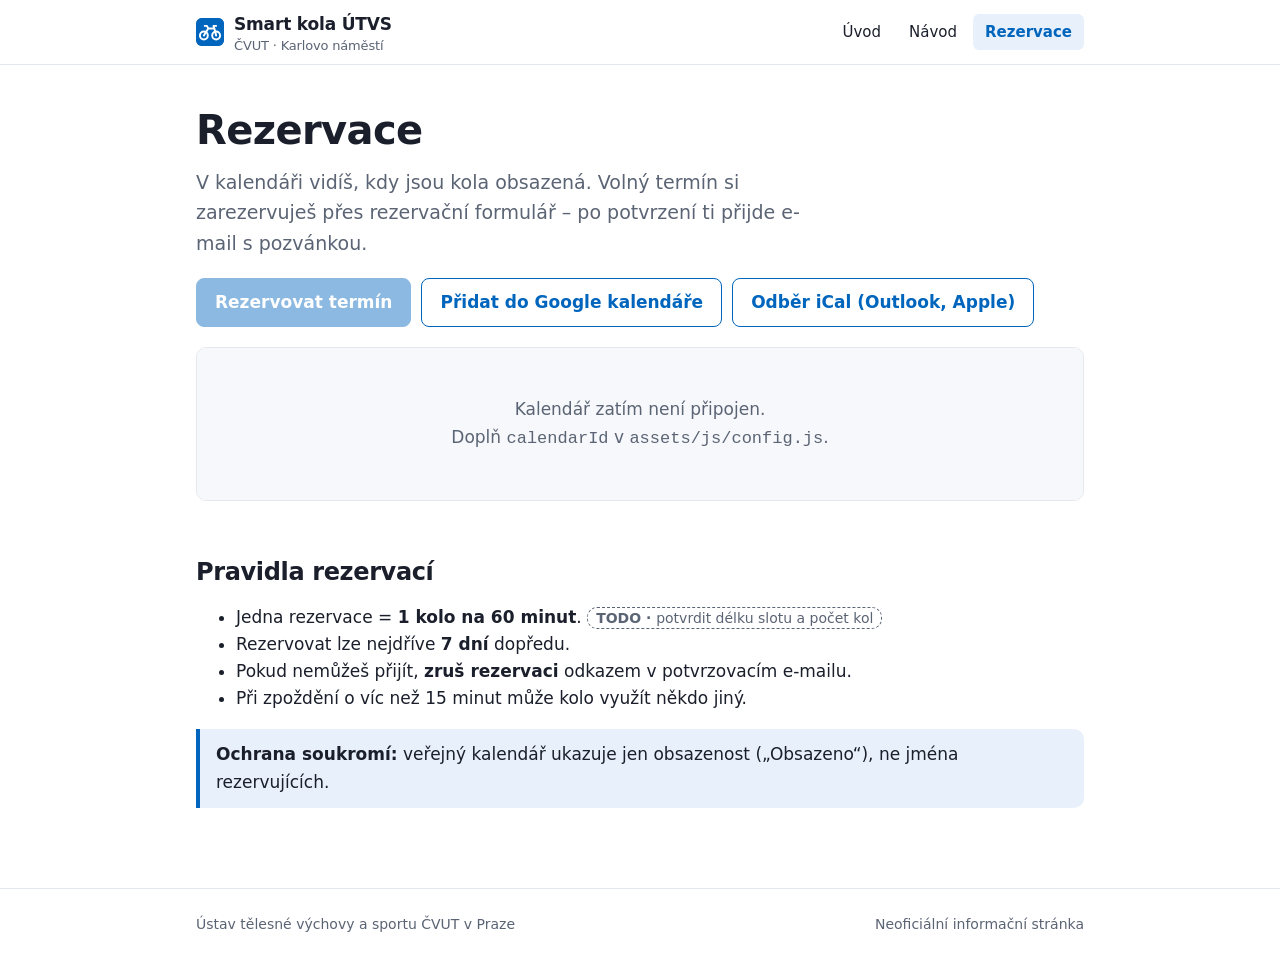
==== rezervace.html @ a73a2f00 "Initial site: rozcestník, návod (Wahoo, posed, ROUVY), rezervace přes Google kalendář" ====
<!doctype html>
<html lang="cs">
<head>
  <meta charset="utf-8">
  <meta name="viewport" content="width=device-width, initial-scale=1">
  <title>Rezervace · Smart kola ÚTVS ČVUT</title>
  <meta name="description" content="Obsazenost a rezervace smart kol Wahoo KICKR Bike Pro v posilovně ÚTVS ČVUT.">
  <link rel="stylesheet" href="assets/css/style.css">
  <link rel="icon" href="assets/img/favicon.svg" type="image/svg+xml">
</head>
<body>
  <header class="site-header">
    <div class="wrap">
      <a class="brand" href="./">
        <span class="brand-mark"><img src="assets/img/favicon.svg" alt="" width="28" height="28"></span>
        <span>Smart kola ÚTVS<small>ČVUT · Karlovo náměstí</small></span>
      </a>
      <nav class="nav" aria-label="Hlavní navigace">
        <a href="./">Úvod</a>
        <a href="navod.html">Návod</a>
        <a href="rezervace.html" aria-current="page">Rezervace</a>
      </nav>
    </div>
  </header>

  <main>
    <div class="wrap">
      <h1>Rezervace</h1>
      <p class="lead">V kalendáři vidíš, kdy jsou kola obsazená. Volný termín si zarezervuješ přes rezervační formulář – po potvrzení ti přijde e-mail s pozvánkou.</p>

      <div class="btn-row">
        <a class="btn" id="booking-link" href="#" target="_blank" rel="noopener">Rezervovat termín</a>
        <a class="btn secondary" id="subscribe-google" href="#" target="_blank" rel="noopener">Přidat do Google kalendáře</a>
        <a class="btn secondary" id="subscribe-ics" href="#">Odběr iCal (Outlook, Apple)</a>
      </div>

      <div class="calendar-frame" id="calendar"></div>

      <h2>Pravidla rezervací</h2>
      <ul>
        <li>Jedna rezervace = <strong>1 kolo na 60 minut</strong>. <span class="todo" style="display:inline;padding:2px 8px">potvrdit délku slotu a počet kol</span></li>
        <li>Rezervovat lze nejdříve <strong>7 dní</strong> dopředu.</li>
        <li>Pokud nemůžeš přijít, <strong>zruš rezervaci</strong> odkazem v potvrzovacím e-mailu.</li>
        <li>Při zpoždění o víc než 15 minut může kolo využít někdo jiný.</li>
      </ul>

      <div class="callout">
        <p><strong>Ochrana soukromí:</strong> veřejný kalendář ukazuje jen obsazenost („Obsazeno“), ne jména rezervujících.</p>
      </div>
    </div>
  </main>

  <footer class="site-footer">
    <div class="wrap">
      <span>Ústav tělesné výchovy a sportu ČVUT v Praze</span>
      <span>Neoficiální informační stránka</span>
    </div>
  </footer>

  <script src="assets/js/config.js"></script>
  <script src="assets/js/calendar.js"></script>
</body>
</html>
---- assets/css/style.css ----
/* ===== Základní proměnné ===== */
:root {
  --cvut-blue: #0065bd;
  --cvut-blue-dark: #004a8a;
  --cvut-blue-light: #e8f1fb;
  --text: #1a1f2b;
  --muted: #5b6474;
  --line: #e3e7ee;
  --bg: #ffffff;
  --bg-soft: #f6f8fb;
  --warn-bg: #fff6e0;
  --warn-line: #f0c048;
  --radius: 10px;
  --max: 920px;
  font-family: system-ui, -apple-system, "Segoe UI", Roboto, "Helvetica Neue", Arial, sans-serif;
}

* { box-sizing: border-box; }

body {
  margin: 0;
  background: var(--bg);
  color: var(--text);
  line-height: 1.6;
  font-size: 17px;
}

a { color: var(--cvut-blue); }
a:hover { color: var(--cvut-blue-dark); }

img { max-width: 100%; height: auto; }

.wrap {
  max-width: var(--max);
  margin: 0 auto;
  padding: 0 16px;
}

/* ===== Hlavička ===== */
.site-header {
  border-bottom: 1px solid var(--line);
  background: var(--bg);
  position: sticky;
  top: 0;
  z-index: 10;
}
.site-header .wrap {
  display: flex;
  align-items: center;
  justify-content: space-between;
  gap: 16px;
  min-height: 64px;
  flex-wrap: wrap;
}
.brand {
  display: flex;
  align-items: center;
  gap: 10px;
  text-decoration: none;
  color: var(--text);
  font-weight: 700;
  letter-spacing: -0.01em;
}
.brand-mark {
  width: 28px;
  height: 28px;
  border-radius: 6px;
  background: var(--cvut-blue);
  display: grid;
  place-items: center;
}
.brand small {
  display: block;
  font-weight: 400;
  color: var(--muted);
  font-size: 13px;
  line-height: 1.2;
}
.nav { display: flex; gap: 4px; flex-wrap: wrap; }
.nav a {
  text-decoration: none;
  color: var(--text);
  padding: 6px 12px;
  border-radius: 6px;
  font-size: 15px;
}
.nav a:hover { background: var(--bg-soft); }
.nav a[aria-current="page"] {
  color: var(--cvut-blue);
  background: var(--cvut-blue-light);
  font-weight: 600;
}

/* ===== Obsah ===== */
main { padding: 40px 0 64px; }

h1, h2, h3 { line-height: 1.25; letter-spacing: -0.015em; }
h1 { font-size: clamp(28px, 5vw, 40px); margin: 0 0 12px; }
h2 {
  font-size: 24px;
  margin: 48px 0 12px;
  padding-top: 8px;
  scroll-margin-top: 80px;
}
h3 { font-size: 19px; margin: 28px 0 8px; scroll-margin-top: 80px; }

.lead { font-size: 19px; color: var(--muted); max-width: 640px; margin: 0; }

.hero {
  padding: 24px 0 8px;
}
.hero .eyebrow {
  display: inline-block;
  color: var(--cvut-blue);
  font-weight: 600;
  font-size: 14px;
  text-transform: uppercase;
  letter-spacing: 0.06em;
  margin-bottom: 8px;
}

/* ===== Karty rozcestníku ===== */
.cards {
  display: grid;
  grid-template-columns: repeat(auto-fit, minmax(240px, 1fr));
  gap: 16px;
  margin-top: 32px;
}
.card {
  display: block;
  border: 1px solid var(--line);
  border-radius: var(--radius);
  padding: 20px;
  text-decoration: none;
  color: var(--text);
  transition: border-color .15s, box-shadow .15s, transform .15s;
}
.card:hover {
  border-color: var(--cvut-blue);
  box-shadow: 0 4px 16px rgba(0, 101, 189, .08);
  color: var(--text);
}
.card h3 { margin: 10px 0 4px; color: var(--cvut-blue); }
.card p { margin: 0; color: var(--muted); font-size: 15px; }
.card .icon {
  width: 36px; height: 36px;
  border-radius: 8px;
  background: var(--cvut-blue-light);
  display: grid; place-items: center;
  color: var(--cvut-blue);
}

/* ===== Info box ===== */
.info {
  display: grid;
  grid-template-columns: repeat(auto-fit, minmax(200px, 1fr));
  gap: 0;
  border: 1px solid var(--line);
  border-radius: var(--radius);
  margin-top: 40px;
  overflow: hidden;
}
.info div { padding: 16px 20px; border-right: 1px solid var(--line); }
.info div:last-child { border-right: 0; }
.info dt { font-size: 13px; color: var(--muted); text-transform: uppercase; letter-spacing: .05em; }
.info dd { margin: 4px 0 0; font-weight: 600; }

/* ===== Návod ===== */
.toc {
  background: var(--bg-soft);
  border-radius: var(--radius);
  padding: 16px 20px;
  margin: 24px 0;
}
.toc strong { display: block; margin-bottom: 6px; }
.toc ol { margin: 0; padding-left: 20px; }

.steps { counter-reset: step; list-style: none; padding: 0; }
.steps > li {
  counter-increment: step;
  position: relative;
  padding-left: 44px;
  margin: 0 0 16px;
}
.steps > li::before {
  content: counter(step);
  position: absolute;
  left: 0; top: 0;
  width: 28px; height: 28px;
  border-radius: 50%;
  background: var(--cvut-blue);
  color: #fff;
  font-size: 14px;
  font-weight: 700;
  display: grid; place-items: center;
}

.callout {
  border-left: 4px solid var(--cvut-blue);
  background: var(--cvut-blue-light);
  padding: 12px 16px;
  border-radius: 0 var(--radius) var(--radius) 0;
  margin: 16px 0;
}
.callout.warn { border-color: var(--warn-line); background: var(--warn-bg); }
.callout p { margin: 0; }
.callout p + p { margin-top: 6px; }

.todo {
  border: 1px dashed var(--muted);
  color: var(--muted);
  border-radius: var(--radius);
  padding: 10px 14px;
  font-size: 14px;
  margin: 12px 0;
}
.todo::before { content: "TODO · "; font-weight: 700; }

table {
  width: 100%;
  border-collapse: collapse;
  margin: 16px 0;
  font-size: 15px;
}
.table-wrap { overflow-x: auto; }
th, td { text-align: left; padding: 10px 12px; border-bottom: 1px solid var(--line); vertical-align: top; }
th { font-size: 13px; text-transform: uppercase; letter-spacing: .04em; color: var(--muted); font-weight: 600; }

figure { margin: 24px 0; }
figure svg { width: 100%; height: auto; display: block; }
figcaption { font-size: 14px; color: var(--muted); margin-top: 8px; }

kbd {
  font-family: inherit;
  font-size: .9em;
  border: 1px solid var(--line);
  border-bottom-width: 2px;
  border-radius: 4px;
  padding: 0 6px;
  background: var(--bg-soft);
}

/* ===== Rezervace ===== */
.btn {
  display: inline-flex;
  align-items: center;
  gap: 8px;
  padding: 10px 18px;
  border-radius: 8px;
  background: var(--cvut-blue);
  color: #fff;
  text-decoration: none;
  font-weight: 600;
  border: 1px solid var(--cvut-blue);
}
.btn:hover { background: var(--cvut-blue-dark); color: #fff; }
.btn.secondary { background: #fff; color: var(--cvut-blue); }
.btn.secondary:hover { background: var(--cvut-blue-light); color: var(--cvut-blue); }
.btn[aria-disabled="true"] { opacity: .45; cursor: not-allowed; pointer-events: none; }
.btn-row { display: flex; gap: 10px; flex-wrap: wrap; margin: 20px 0; }

.calendar-frame {
  border: 1px solid var(--line);
  border-radius: var(--radius);
  overflow: hidden;
  margin: 16px 0;
}
.calendar-frame iframe {
  width: 100%;
  height: 640px;
  border: 0;
  display: block;
}
.calendar-placeholder {
  padding: 48px 24px;
  text-align: center;
  color: var(--muted);
  background: var(--bg-soft);
}

/* ===== Patička ===== */
.site-footer {
  border-top: 1px solid var(--line);
  padding: 24px 0;
  color: var(--muted);
  font-size: 14px;
}
.site-footer .wrap { display: flex; justify-content: space-between; gap: 16px; flex-wrap: wrap; }

@media (max-width: 600px) {
  body { font-size: 16px; }
  .info div { border-right: 0; border-bottom: 1px solid var(--line); }
  .info div:last-child { border-bottom: 0; }
  .calendar-frame iframe { height: 520px; }
}
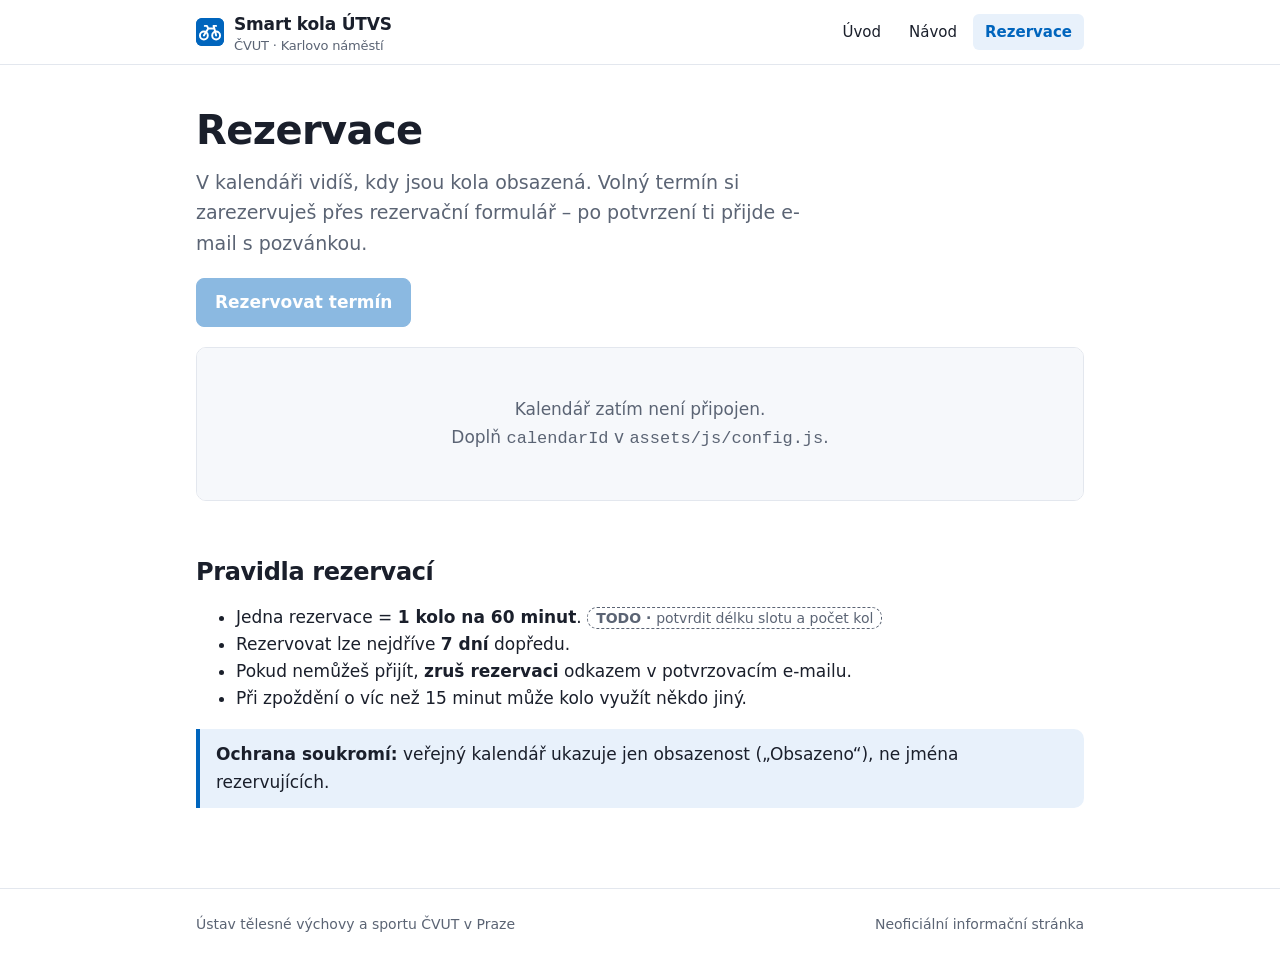
==== commit 0d5d942e: "Rezervace: samostatný kalendář a plán schůzek pro každé kolo" ====
--- a/rezervace.html
+++ b/rezervace.html
@@ -28,13 +28,15 @@
       <h1>Rezervace</h1>
       <p class="lead">V kalendáři vidíš, kdy jsou kola obsazená. Volný termín si zarezervuješ přes rezervační formulář – po potvrzení ti přijde e-mail s pozvánkou.</p>
 
-      <div class="btn-row">
-        <a class="btn" id="booking-link" href="#" target="_blank" rel="noopener">Rezervovat termín</a>
-        <a class="btn secondary" id="subscribe-google" href="#" target="_blank" rel="noopener">Přidat do Google kalendáře</a>
-        <a class="btn secondary" id="subscribe-ics" href="#">Odběr iCal (Outlook, Apple)</a>
-      </div>
+      <div class="btn-row" id="booking-links"></div>
 
       <div class="calendar-frame" id="calendar"></div>
+
+      <section>
+        <h2>Odběr kalendáře</h2>
+        <p>Přidej si obsazenost kol do svého kalendáře:</p>
+        <ul class="subscribe" id="subscribe-links"></ul>
+      </section>
 
       <h2>Pravidla rezervací</h2>
       <ul>
@@ -57,7 +59,8 @@
     </div>
   </footer>
 
-  <script src="assets/js/config.js"></script>
-  <script src="assets/js/calendar.js"></script>
+  <!-- ?v= zvyš při změně skriptů, ať prohlížeče nenačtou starou verzi z cache -->
+  <script src="assets/js/config.js?v=2"></script>
+  <script src="assets/js/calendar.js?v=2"></script>
 </body>
 </html>
--- a/assets/css/style.css
+++ b/assets/css/style.css
@@ -271,6 +271,14 @@
   border: 0;
   display: block;
 }
+.subscribe { list-style: none; padding: 0; }
+.subscribe li { margin: 6px 0; }
+.subscribe .dot {
+  display: inline-block;
+  width: 10px; height: 10px;
+  border-radius: 50%;
+  margin-right: 8px;
+}
 .calendar-placeholder {
   padding: 48px 24px;
   text-align: center;
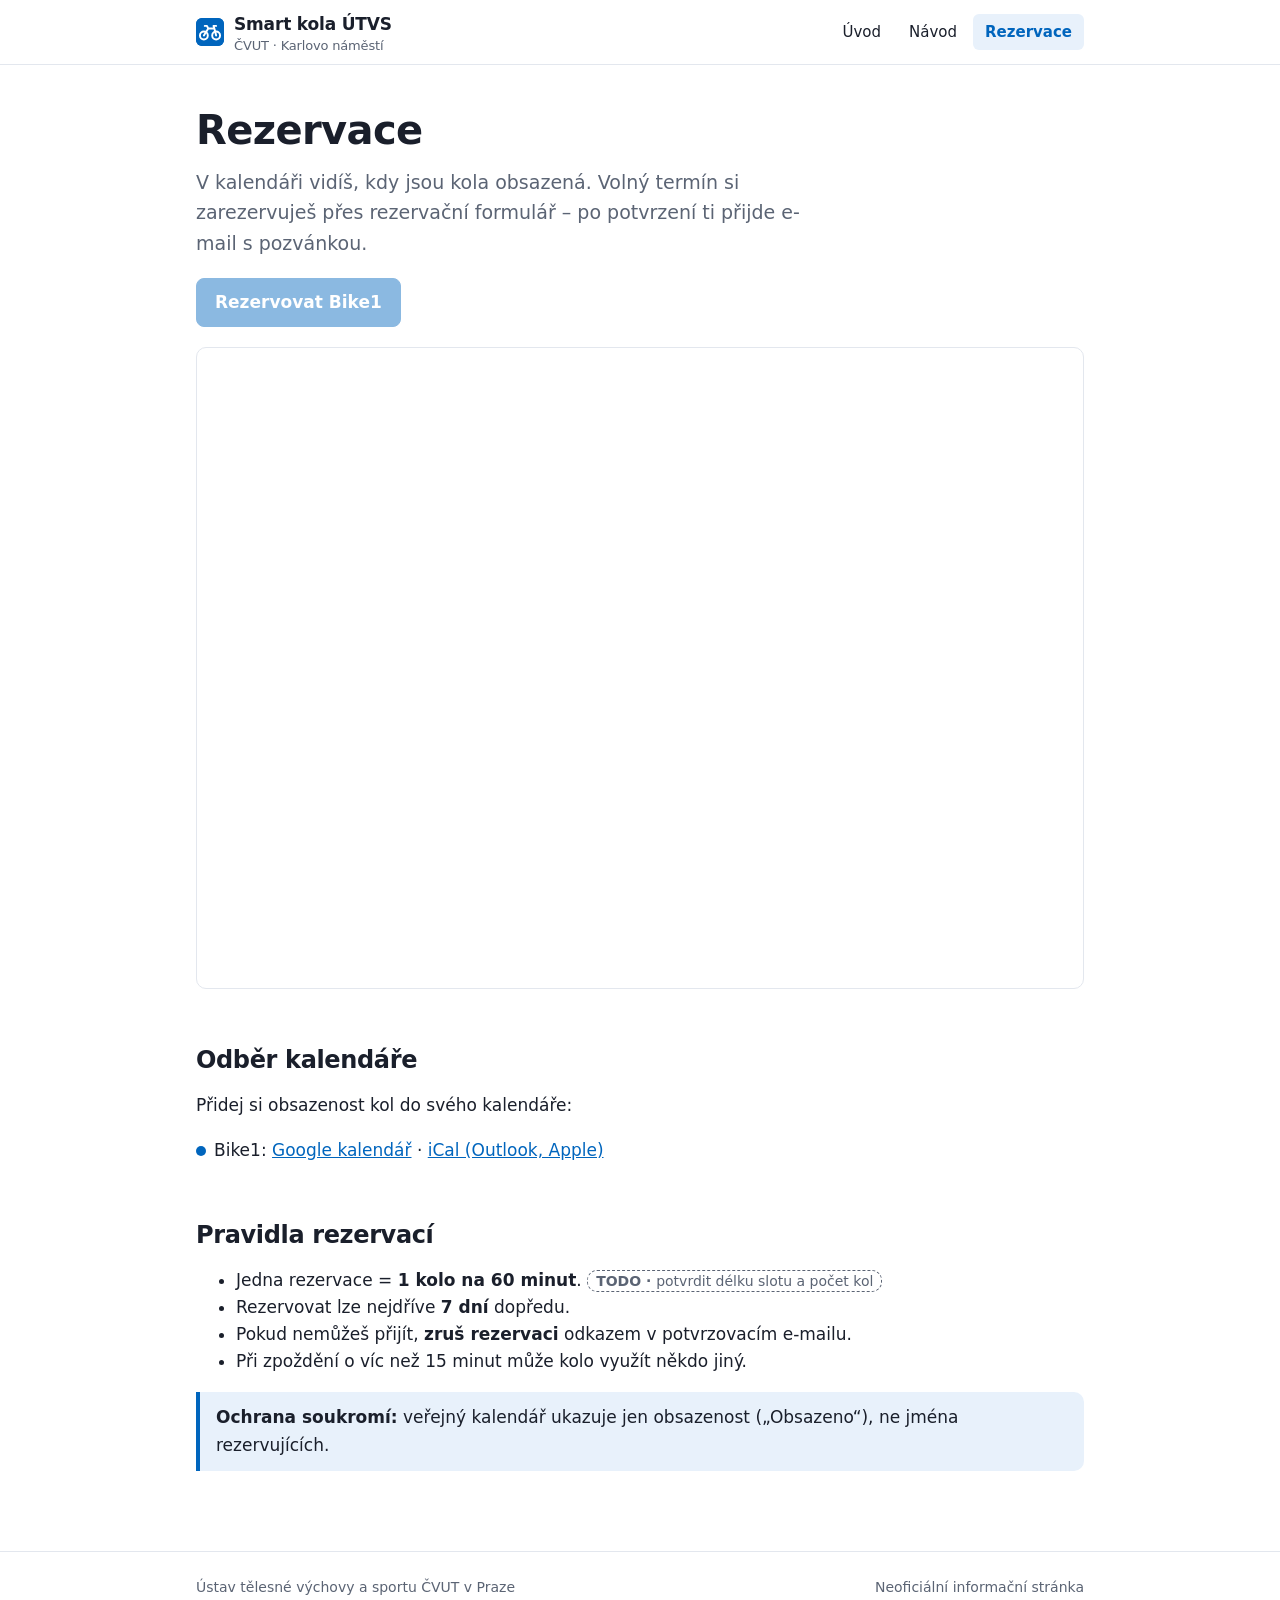
==== commit a64fb561: "Připojit kalendář Bike1" ====
--- a/rezervace.html
+++ b/rezervace.html
@@ -60,7 +60,7 @@
   </footer>
 
   <!-- ?v= zvyš při změně skriptů, ať prohlížeče nenačtou starou verzi z cache -->
-  <script src="assets/js/config.js?v=2"></script>
+  <script src="assets/js/config.js?v=3"></script>
   <script src="assets/js/calendar.js?v=2"></script>
 </body>
 </html>
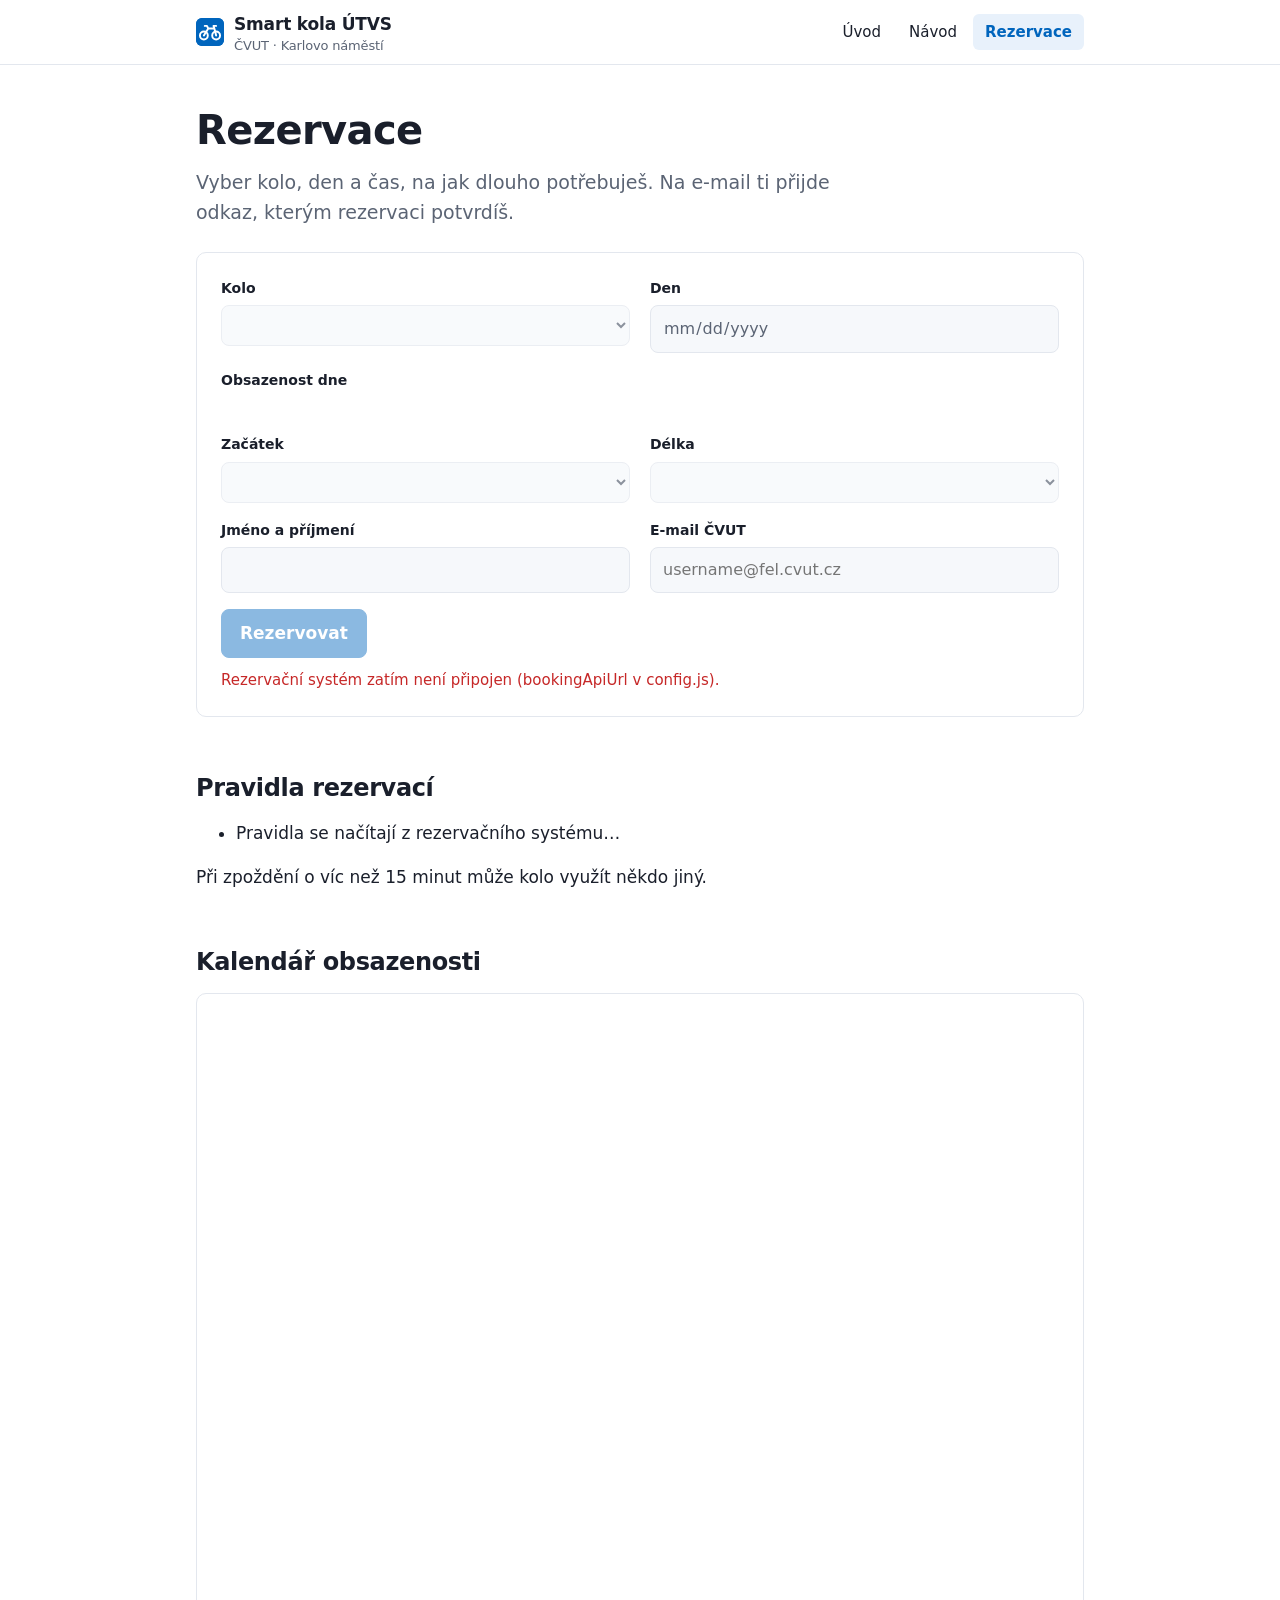
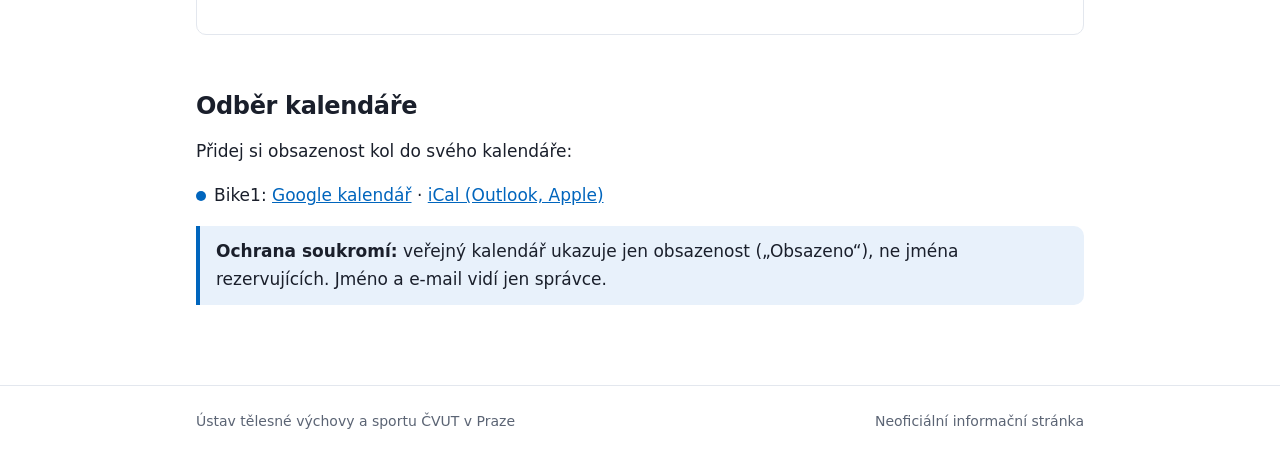
==== commit 094d6f22: "Vlastní rezervační systém přes Google Apps Script Formulář na webu s libovolnou délkou rezervace, ba" ====
--- a/rezervace.html
+++ b/rezervace.html
@@ -26,10 +26,57 @@
   <main>
     <div class="wrap">
       <h1>Rezervace</h1>
-      <p class="lead">V kalendáři vidíš, kdy jsou kola obsazená. Volný termín si zarezervuješ přes rezervační formulář – po potvrzení ti přijde e-mail s pozvánkou.</p>
+      <p class="lead">Vyber kolo, den a čas, na jak dlouho potřebuješ. Na e-mail ti přijde odkaz, kterým rezervaci potvrdíš.</p>
 
-      <div class="btn-row" id="booking-links"></div>
+      <section class="booking">
+        <form id="booking-form" class="form" novalidate>
+          <div class="field">
+            <label for="f-bike">Kolo</label>
+            <select id="f-bike" name="bike" required></select>
+          </div>
+          <div class="field">
+            <label for="f-date">Den</label>
+            <input type="date" id="f-date" name="date" required>
+          </div>
+          <div class="field full">
+            <span class="label">Obsazenost dne</span>
+            <div class="timeline" id="timeline" aria-live="polite"></div>
+          </div>
+          <div class="field">
+            <label for="f-start">Začátek</label>
+            <select id="f-start" name="start" required></select>
+          </div>
+          <div class="field">
+            <label for="f-duration">Délka</label>
+            <select id="f-duration" name="duration" required></select>
+          </div>
+          <div class="field">
+            <label for="f-name">Jméno a příjmení</label>
+            <input id="f-name" name="name" autocomplete="name" required minlength="2" maxlength="80">
+          </div>
+          <div class="field">
+            <label for="f-email">E-mail ČVUT</label>
+            <input type="email" id="f-email" name="email" autocomplete="email" required placeholder="username@fel.cvut.cz">
+          </div>
+          <!-- past na roboty: skryté pole, které člověk nevyplní -->
+          <div class="hp" aria-hidden="true">
+            <label for="f-website">Web</label>
+            <input id="f-website" name="website" tabindex="-1" autocomplete="off">
+          </div>
+          <div class="field full">
+            <button class="btn" type="submit">Rezervovat</button>
+            <p class="form-status" id="form-status" role="status"></p>
+          </div>
+        </form>
+      </section>
 
+      <h2>Pravidla rezervací</h2>
+      <ul id="rules">
+        <li>Pravidla se načítají z rezervačního systému…</li>
+      </ul>
+      <p>Při zpoždění o víc než 15 minut může kolo využít někdo jiný.</p>
+
+      <h2>Kalendář obsazenosti</h2>
       <div class="calendar-frame" id="calendar"></div>
 
       <section>
@@ -38,16 +85,8 @@
         <ul class="subscribe" id="subscribe-links"></ul>
       </section>
 
-      <h2>Pravidla rezervací</h2>
-      <ul>
-        <li>Jedna rezervace = <strong>1 kolo na 60 minut</strong>. <span class="todo" style="display:inline;padding:2px 8px">potvrdit délku slotu a počet kol</span></li>
-        <li>Rezervovat lze nejdříve <strong>7 dní</strong> dopředu.</li>
-        <li>Pokud nemůžeš přijít, <strong>zruš rezervaci</strong> odkazem v potvrzovacím e-mailu.</li>
-        <li>Při zpoždění o víc než 15 minut může kolo využít někdo jiný.</li>
-      </ul>
-
       <div class="callout">
-        <p><strong>Ochrana soukromí:</strong> veřejný kalendář ukazuje jen obsazenost („Obsazeno“), ne jména rezervujících.</p>
+        <p><strong>Ochrana soukromí:</strong> veřejný kalendář ukazuje jen obsazenost („Obsazeno“), ne jména rezervujících. Jméno a e-mail vidí jen správce.</p>
       </div>
     </div>
   </main>
@@ -60,7 +99,8 @@
   </footer>
 
   <!-- ?v= zvyš při změně skriptů, ať prohlížeče nenačtou starou verzi z cache -->
-  <script src="assets/js/config.js?v=3"></script>
-  <script src="assets/js/calendar.js?v=2"></script>
+  <script src="assets/js/config.js?v=4"></script>
+  <script src="assets/js/calendar.js?v=3"></script>
+  <script src="assets/js/booking.js?v=1"></script>
 </body>
 </html>
--- a/assets/css/style.css
+++ b/assets/css/style.css
@@ -271,6 +271,67 @@
   border: 0;
   display: block;
 }
+.booking {
+  border: 1px solid var(--line);
+  border-radius: var(--radius);
+  padding: 24px;
+  margin: 24px 0;
+}
+.form {
+  display: grid;
+  grid-template-columns: 1fr 1fr;
+  gap: 16px 20px;
+}
+.field { display: flex; flex-direction: column; gap: 6px; min-width: 0; }
+.field.full { grid-column: 1 / -1; }
+.field label, .field .label { font-size: 14px; font-weight: 600; }
+.field input, .field select {
+  font: inherit;
+  font-size: 16px;
+  padding: 9px 12px;
+  border: 1px solid var(--line);
+  border-radius: 8px;
+  background: var(--bg);
+  color: var(--text);
+  width: 100%;
+}
+.field input:focus, .field select:focus {
+  outline: 2px solid var(--cvut-blue);
+  outline-offset: 1px;
+  border-color: var(--cvut-blue);
+}
+.field input:disabled, .field select:disabled { background: var(--bg-soft); color: var(--muted); }
+.form .btn { align-self: flex-start; cursor: pointer; font: inherit; font-weight: 600; }
+.form .btn:disabled { opacity: .45; cursor: not-allowed; }
+.hp { position: absolute; left: -9999px; width: 1px; height: 1px; overflow: hidden; }
+.form-status { margin: 4px 0 0; font-size: 15px; color: var(--muted); min-height: 1.5em; }
+.form-status.ok { color: #1a7f37; font-weight: 600; }
+.form-status.error { color: #c62828; }
+
+.timeline { padding-bottom: 20px; }
+.timeline-bar {
+  position: relative;
+  height: 28px;
+  border-radius: 6px;
+  background: var(--cvut-blue-light);
+  overflow: hidden;
+}
+.timeline-busy {
+  position: absolute;
+  top: 0; bottom: 0;
+  background: var(--cvut-blue);
+}
+.timeline-labels { position: relative; height: 18px; margin-top: 4px; }
+.timeline-labels span {
+  position: absolute;
+  transform: translateX(-50%);
+  font-size: 12px;
+  color: var(--muted);
+}
+.timeline-labels span:first-child { transform: none; }
+.timeline-labels span:last-child { transform: translateX(-100%); }
+.timeline-closed { margin: 0; color: var(--muted); }
+
 .subscribe { list-style: none; padding: 0; }
 .subscribe li { margin: 6px 0; }
 .subscribe .dot {
@@ -300,4 +361,6 @@
   .info div { border-right: 0; border-bottom: 1px solid var(--line); }
   .info div:last-child { border-bottom: 0; }
   .calendar-frame iframe { height: 520px; }
-}
+  .form { grid-template-columns: 1fr; }
+  .booking { padding: 16px; }
+}
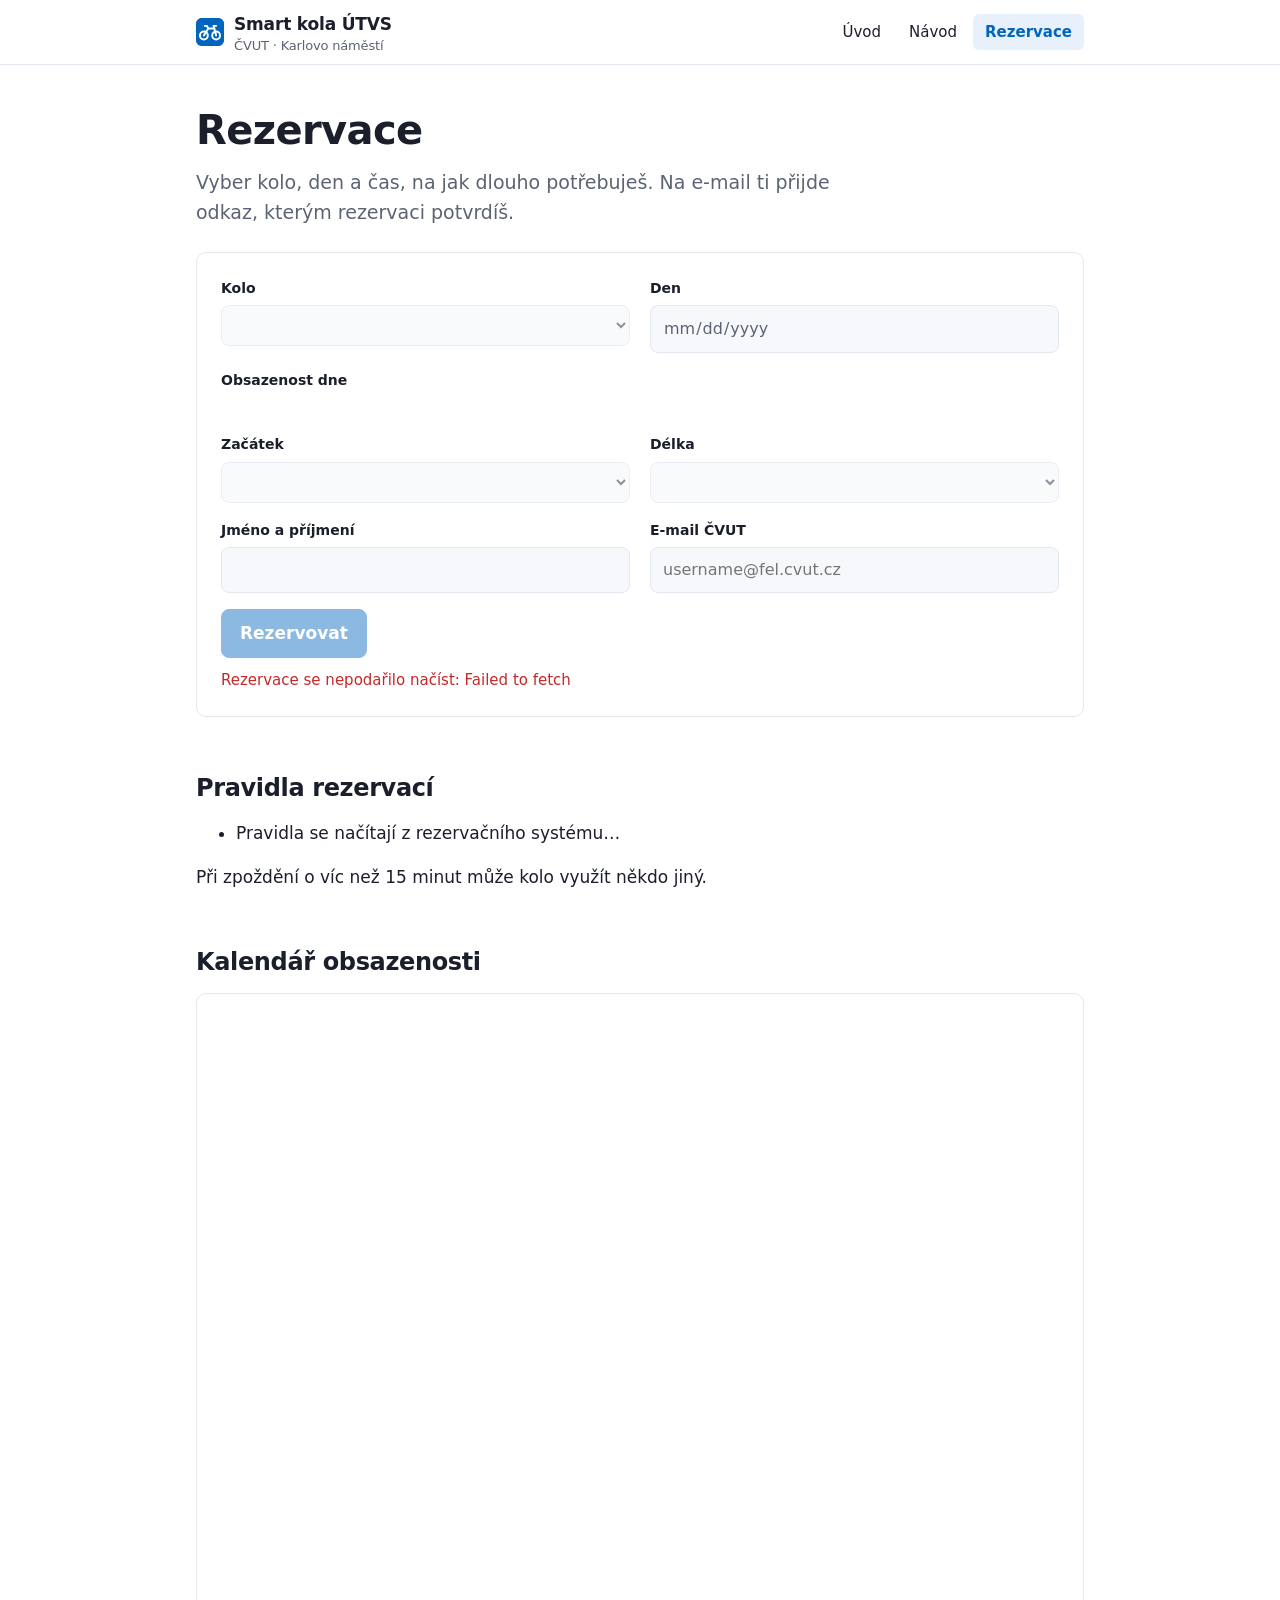
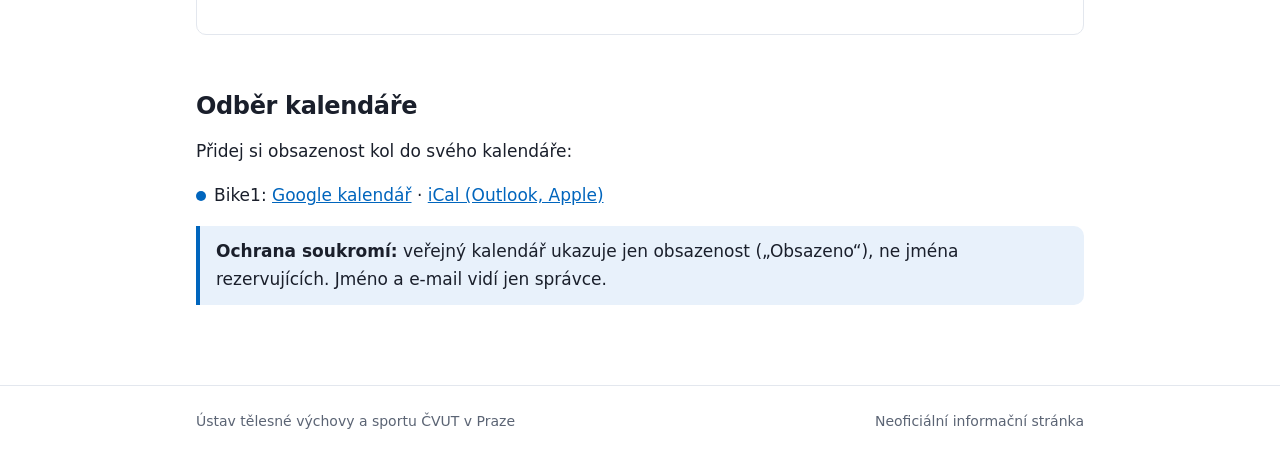
==== commit 95014c19: "Napojit rezervace na nasazený Apps Script, otevírací doba 8–18" ====
--- a/rezervace.html
+++ b/rezervace.html
@@ -99,8 +99,8 @@
   </footer>
 
   <!-- ?v= zvyš při změně skriptů, ať prohlížeče nenačtou starou verzi z cache -->
-  <script src="assets/js/config.js?v=4"></script>
+  <script src="assets/js/config.js?v=5"></script>
   <script src="assets/js/calendar.js?v=3"></script>
-  <script src="assets/js/booking.js?v=1"></script>
+  <script src="assets/js/booking.js?v=2"></script>
 </body>
 </html>
